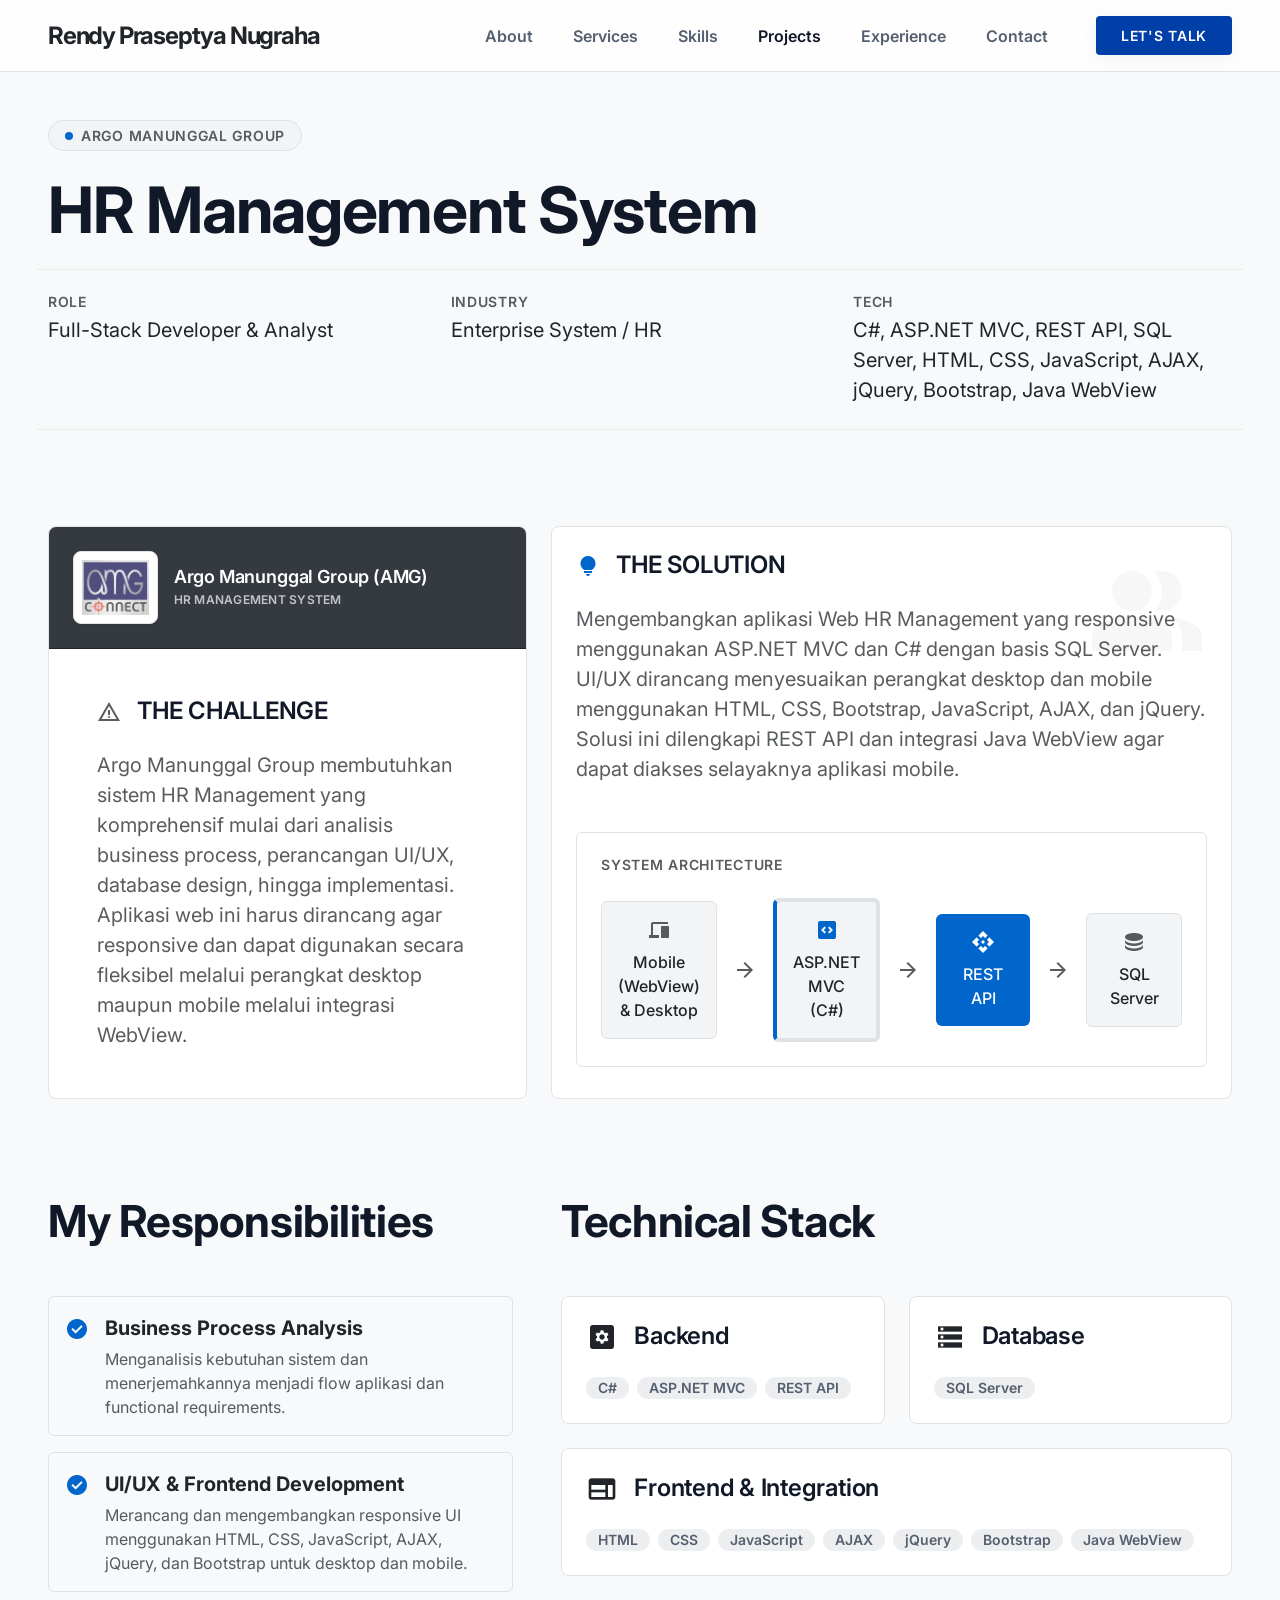
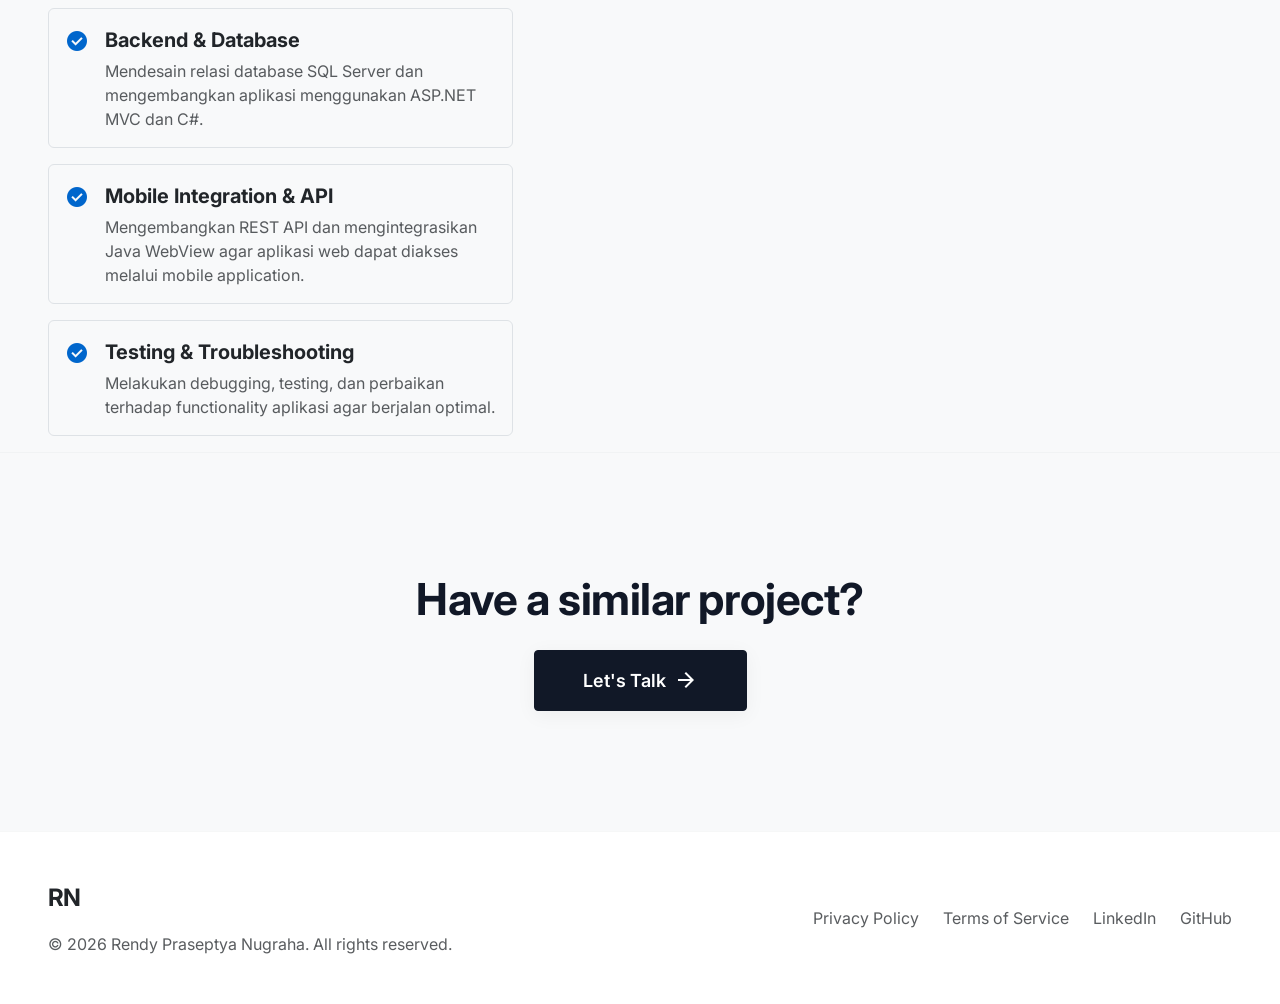
==== amg-detail.html @ dc2fb7d3 "Add new project detail pages and update portfolio" ====
<!DOCTYPE html>
<html lang="en">

<head>
    <meta charset="UTF-8">
    <meta name="viewport" content="width=device-width, initial-scale=1.0">
    <title>HR Management System - Argo Manunggal Group | Rendy Praseptya Nugraha</title>
    <!-- Google Fonts -->
    <link rel="preconnect" href="https://fonts.googleapis.com">
    <link rel="preconnect" href="https://fonts.gstatic.com" crossorigin>
    <link href="https://fonts.googleapis.com/css2?family=Inter:wght@400;600;700&display=swap" rel="stylesheet">
    <!-- Material Symbols -->
    <link href="https://fonts.googleapis.com/css2?family=Material+Symbols+Outlined:wght,FILL@100..700,0..1&display=swap"
        rel="stylesheet">
    <!-- Bootstrap 5 CSS CDN -->
    <link href="https://cdn.jsdelivr.net/npm/bootstrap@5.3.2/dist/css/bootstrap.min.css" rel="stylesheet">

    <link rel="stylesheet" href="Style/index.css">
</head>

<body>

    <!-- TopNavBar -->
    <nav class="navbar navbar-expand-lg fixed-top navbar-glass">
        <div class="container-fluid px-4 px-lg-5">
            <a class="navbar-brand text-dark" href="index.html">Rendy Praseptya Nugraha</a>
            <button class="navbar-toggler border-0 shadow-none text-dark" type="button" data-bs-toggle="collapse"
                data-bs-target="#navbarNav">
                <span class="material-symbols-outlined">menu</span>
            </button>
            <div class="collapse navbar-collapse justify-content-end" id="navbarNav">
                <ul class="navbar-nav align-items-center mb-2 mb-lg-0 gap-lg-4">
                    <li class="nav-item"><a class="nav-link" href="index.html#about">About</a></li>
                    <li class="nav-item"><a class="nav-link" href="index.html#services">Services</a></li>
                    <li class="nav-item"><a class="nav-link" href="index.html#skills">Skills</a></li>
                    <li class="nav-item"><a class="nav-link active" href="index.html#projects">Projects</a></li>
                    <li class="nav-item"><a class="nav-link" href="index.html#experience">Experience</a></li>
                    <li class="nav-item"><a class="nav-link" href="index.html#contact">Contact</a></li>
                    <li class="nav-item ms-lg-3 mt-3 mt-lg-0">
                        <a href="index.html#contact" class="btn btn-accent rounded-1 label-sm">Let's Talk</a>
                    </li>
                </ul>
            </div>
        </div>
    </nav>

    <main style="padding-top: 120px;">
        <!-- Hero Section -->
        <section class="container-fluid px-4 px-lg-5 pb-5">
            <div class="mx-auto">
                <div class="d-inline-flex align-items-center gap-2 px-3 py-1 rounded-pill mb-4 border"
                    style="background-color: var(--surface-container-low); border-color: var(--border-light);">
                    <span class="rounded-circle" style="width: 8px; height: 8px; background-color: #0066cc;"></span>
                    <span class="label-sm text-muted mb-0">Argo Manunggal Group</span>
                </div>
                <h1 class="display-hero mb-4">HR Management System</h1>

                <div class="row py-4 border-top border-bottom"
                    style="border-color: rgba(225, 227, 228, 0.5) !important;">
                    <div class="col-md-4 mb-3 mb-md-0">
                        <h3 class="label-sm text-muted mb-1">Role</h3>
                        <p class="fs-5 text-dark font-medium mb-0">Full-Stack Developer & Analyst</p>
                    </div>
                    <div class="col-md-4 mb-3 mb-md-0">
                        <h3 class="label-sm text-muted mb-1">Industry</h3>
                        <p class="fs-5 text-dark font-medium mb-0">Enterprise System / HR</p>
                    </div>
                    <div class="col-md-4">
                        <h3 class="label-sm text-muted mb-1">Tech</h3>
                        <p class="fs-5 text-dark font-medium mb-0">C#, ASP.NET MVC, REST API, SQL Server, HTML, CSS, JavaScript, AJAX, jQuery, Bootstrap, Java WebView</p>
                    </div>
                </div>
            </div>
        </section>


        <!-- The Challenge & Solution Bento Grid -->
        <section class="container-fluid px-4 px-lg-5 mt-5">
            <div class="row g-4">
                <!-- Challenge -->
                <div class="col-md-5 d-flex">
                    <div class="feature-card w-100 d-flex flex-column p-0 overflow-hidden"
                        style="background-color: var(--surface);">

                        <!-- Client Header Banner -->
                        <div class="w-100 d-flex align-items-center p-4 border-bottom"
                            style="background-color: #343a40; border-color: #212529 !important;">
                            <div class="d-flex align-items-center gap-3">
                                <div class="p-2 rounded-3 shadow-sm bg-white border"
                                    style="border-color: var(--border-light) !important;">
                                    <img alt="Argo Manunggal Group Logo"
                                        style="object-fit: contain; max-height: 55px; min-width: 55px;"
                                        src="Assets/logo-apps/logo_amg_connect.jpg">
                                </div>
                                <div>
                                    <h3 class="title-lg mb-1 text-white" style="font-size: 18px;">Argo Manunggal Group (AMG)</h3>
                                    <p class="label-sm mb-0"
                                        style="color: rgba(255, 255, 255, 0.7); font-size: 12px; letter-spacing: 0.02em;">
                                        HR MANAGEMENT SYSTEM</p>
                                </div>
                            </div>
                        </div>

                        <!-- Challenge Content -->
                        <div class="p-4 p-lg-5 d-flex flex-column flex-grow-1 justify-content-center">
                            <h2 class="title-lg mb-4 d-flex align-items-center gap-3">
                                <span class="material-symbols-outlined text-muted"
                                    style="font-variation-settings: 'FILL' 0;">warning</span>
                                THE CHALLENGE
                            </h2>
                            <p class="fs-5 text-muted leading-relaxed mb-0">
                                Argo Manunggal Group membutuhkan sistem HR Management yang komprehensif mulai dari analisis business process, perancangan UI/UX, database design, hingga implementasi. Aplikasi web ini harus dirancang agar responsive dan dapat digunakan secara fleksibel melalui perangkat desktop maupun mobile melalui integrasi WebView.
                            </p>
                        </div>

                    </div>
                </div>
                <!-- Solution -->
                <div class="col-md-7 d-flex">
                    <div class="feature-card w-100 position-relative overflow-hidden">
                        <div class="position-absolute top-0 end-0 p-4 opacity-25">
                            <span class="material-symbols-outlined"
                                style="font-size: 120px; color: var(--border-light);">group</span>
                        </div>
                        <h2 class="title-lg mb-4 position-relative z-1 d-flex align-items-center gap-3">
                            <span class="material-symbols-outlined"
                                style="color: #0066cc; font-variation-settings: 'FILL' 1;">lightbulb</span>
                            THE SOLUTION
                        </h2>
                        <p class="fs-5 text-muted leading-relaxed mb-5 position-relative z-1">
                            Mengembangkan aplikasi Web HR Management yang responsive menggunakan ASP.NET MVC dan C# dengan basis SQL Server. UI/UX dirancang menyesuaikan perangkat desktop dan mobile menggunakan HTML, CSS, Bootstrap, JavaScript, AJAX, dan jQuery. Solusi ini dilengkapi REST API dan integrasi Java WebView agar dapat diakses selayaknya aplikasi mobile.
                        </p>

                        <!-- Architecture Diagram -->
                        <div class="bg-white border rounded p-4 position-relative z-1"
                            style="border-color: var(--border-light);">
                            <h3 class="label-sm text-muted mb-4 text-uppercase">System Architecture</h3>
                            <div
                                class="d-flex flex-column flex-md-row align-items-center justify-content-between gap-3 text-center">
                                <div class="p-3 rounded w-100 border"
                                    style="background-color: var(--surface-container-low); border-color: rgba(225, 227, 228, 0.4);">
                                    <span class="material-symbols-outlined mb-2 d-block text-muted">devices</span>
                                    <span class="fs-6 fw-medium text-dark">Mobile (WebView) & Desktop</span>
                                </div>
                                <span
                                    class="material-symbols-outlined text-muted d-none d-md-block">arrow_forward</span>
                                <span
                                    class="material-symbols-outlined text-muted d-block d-md-none">arrow_downward</span>

                                <div class="p-3 rounded w-100 border border-start border-4"
                                    style="background-color: var(--surface-container-low); border-color: rgba(225, 227, 228, 0.4); border-left-color: #0066cc !important;">
                                    <span class="material-symbols-outlined mb-2 d-block"
                                        style="color: #0066cc;">code_blocks</span>
                                    <span class="fs-6 fw-medium text-dark">ASP.NET MVC (C#)</span>
                                </div>
                                <span
                                    class="material-symbols-outlined text-muted d-none d-md-block">arrow_forward</span>
                                <span
                                    class="material-symbols-outlined text-muted d-block d-md-none">arrow_downward</span>

                                <div class="p-3 rounded w-100" style="background-color: #0066cc; color: #fff;">
                                    <span class="material-symbols-outlined mb-2 d-block">api</span>
                                    <span class="fs-6 fw-medium">REST API</span>
                                </div>
                                <span
                                    class="material-symbols-outlined text-muted d-none d-md-block">arrow_forward</span>
                                <span
                                    class="material-symbols-outlined text-muted d-block d-md-none">arrow_downward</span>

                                <div class="p-3 rounded w-100 border"
                                    style="background-color: var(--surface-container-low); border-color: rgba(225, 227, 228, 0.4);">
                                    <span class="material-symbols-outlined mb-2 d-block text-muted">database</span>
                                    <span class="fs-6 fw-medium text-dark">SQL Server</span>
                                </div>
                            </div>
                        </div>
                    </div>
                </div>
            </div>
        </section>

        <!-- Contribution & Tech Stack -->
        <section class="container-fluid px-4 px-lg-5 mt-5 pt-5">
            <div class="row g-5">
                <!-- Contribution -->
                <div class="col-lg-5">
                    <h2 class="headline-section mb-5">My Responsibilities</h2>
                    <ul class="list-unstyled">
                        <li
                            class="d-flex align-items-start gap-3 p-3 rounded hover-bg-subtle transition-colors mb-3 border border-transparent">
                            <span class="material-symbols-outlined mt-1"
                                style="color: #0066cc; font-variation-settings: 'FILL' 1;">check_circle</span>
                            <div>
                                <strong class="d-block fs-5 text-dark mb-1">Business Process Analysis</strong>
                                <p class="text-muted mb-0">Menganalisis kebutuhan sistem dan menerjemahkannya menjadi flow aplikasi dan functional requirements.</p>
                            </div>
                        </li>
                        <li
                            class="d-flex align-items-start gap-3 p-3 rounded hover-bg-subtle transition-colors mb-3 border border-transparent">
                            <span class="material-symbols-outlined mt-1"
                                style="color: #0066cc; font-variation-settings: 'FILL' 1;">check_circle</span>
                            <div>
                                <strong class="d-block fs-5 text-dark mb-1">UI/UX & Frontend Development</strong>
                                <p class="text-muted mb-0">Merancang dan mengembangkan responsive UI menggunakan HTML, CSS, JavaScript, AJAX, jQuery, dan Bootstrap untuk desktop dan mobile.</p>
                            </div>
                        </li>
                        <li
                            class="d-flex align-items-start gap-3 p-3 rounded hover-bg-subtle transition-colors mb-3 border border-transparent">
                            <span class="material-symbols-outlined mt-1"
                                style="color: #0066cc; font-variation-settings: 'FILL' 1;">check_circle</span>
                            <div>
                                <strong class="d-block fs-5 text-dark mb-1">Backend & Database</strong>
                                <p class="text-muted mb-0">Mendesain relasi database SQL Server dan mengembangkan aplikasi menggunakan ASP.NET MVC dan C#.</p>
                            </div>
                        </li>
                        <li
                            class="d-flex align-items-start gap-3 p-3 rounded hover-bg-subtle transition-colors mb-3 border border-transparent">
                            <span class="material-symbols-outlined mt-1"
                                style="color: #0066cc; font-variation-settings: 'FILL' 1;">check_circle</span>
                            <div>
                                <strong class="d-block fs-5 text-dark mb-1">Mobile Integration & API</strong>
                                <p class="text-muted mb-0">Mengembangkan REST API dan mengintegrasikan Java WebView agar aplikasi web dapat diakses melalui mobile application.</p>
                            </div>
                        </li>
                        <li
                            class="d-flex align-items-start gap-3 p-3 rounded hover-bg-subtle transition-colors mb-3 border border-transparent">
                            <span class="material-symbols-outlined mt-1"
                                style="color: #0066cc; font-variation-settings: 'FILL' 1;">check_circle</span>
                            <div>
                                <strong class="d-block fs-5 text-dark mb-1">Testing & Troubleshooting</strong>
                                <p class="text-muted mb-0">Melakukan debugging, testing, dan perbaikan terhadap functionality aplikasi agar berjalan optimal.</p>
                            </div>
                        </li>
                    </ul>
                </div>

                <!-- Tech Stack -->
                <div class="col-lg-7">
                    <h2 class="headline-section mb-5">Technical Stack</h2>
                    <div class="row g-4">
                        <!-- Backend -->
                        <div class="col-sm-6 d-flex">
                            <div class="feature-card w-100">
                                <div class="d-flex align-items-center gap-3 mb-4">
                                    <span class="material-symbols-outlined fs-2 text-dark">settings_applications</span>
                                    <h3 class="title-lg mb-0">Backend</h3>
                                </div>
                                <div class="d-flex flex-wrap gap-2">
                                    <span class="badge badge-skill">C#</span>
                                    <span class="badge badge-skill">ASP.NET MVC</span>
                                    <span class="badge badge-skill">REST API</span>
                                </div>
                            </div>
                        </div>
                        <!-- Database -->
                        <div class="col-sm-6 d-flex">
                            <div class="feature-card w-100">
                                <div class="d-flex align-items-center gap-3 mb-4">
                                    <span class="material-symbols-outlined fs-2 text-dark">storage</span>
                                    <h3 class="title-lg mb-0">Database</h3>
                                </div>
                                <div class="d-flex flex-wrap gap-2">
                                    <span class="badge badge-skill">SQL Server</span>
                                </div>
                            </div>
                        </div>
                        <!-- Frontend -->
                        <div class="col-12 d-flex">
                            <div class="feature-card w-100">
                                <div class="d-flex align-items-center gap-3 mb-4">
                                    <span class="material-symbols-outlined fs-2 text-dark">web</span>
                                    <h3 class="title-lg mb-0">Frontend &amp; Integration</h3>
                                </div>
                                <div class="d-flex flex-wrap gap-2">
                                    <span class="badge badge-skill">HTML</span>
                                    <span class="badge badge-skill">CSS</span>
                                    <span class="badge badge-skill">JavaScript</span>
                                    <span class="badge badge-skill">AJAX</span>
                                    <span class="badge badge-skill">jQuery</span>
                                    <span class="badge badge-skill">Bootstrap</span>
                                    <span class="badge badge-skill">Java WebView</span>
                                </div>
                            </div>
                        </div>
                    </div>
                </div>
            </div>
        </section>

        <!-- CTA -->
        <section class="text-center section-gap border-t-subtle">
            <div class="container-fluid px-4 px-lg-5">
                <h2 class="headline-section mb-4">Have a similar project?</h2>
                <a href="index.html#contact"
                    class="btn btn-primary-custom d-inline-flex align-items-center gap-2 py-3 px-5"
                    style="font-size: 18px;">
                    Let's Talk
                    <span class="material-symbols-outlined">arrow_forward</span>
                </a>
            </div>
        </section>
    </main>

    <!-- Footer -->
    <footer class="border-t-subtle py-5" style="background-color: var(--surface);">
        <div class="container-fluid px-4 px-lg-5">
            <div class="d-flex flex-column flex-md-row justify-content-between align-items-md-center gap-4">
                <div>
                    <a class="navbar-brand text-dark d-block mb-3" href="index.html">RN</a>
                    <p class="text-muted mb-0">&copy; 2026 Rendy Praseptya Nugraha. All rights reserved.</p>
                </div>
                <div class="d-flex flex-wrap gap-4">
                    <a href="#" class="text-muted text-decoration-none hover-dark">Privacy Policy</a>
                    <a href="#" class="text-muted text-decoration-none hover-dark">Terms of Service</a>
                    <a href="#" class="text-muted text-decoration-none hover-dark">LinkedIn</a>
                    <a href="#" class="text-muted text-decoration-none hover-dark">GitHub</a>
                </div>
            </div>
        </div>
    </footer>

    <!-- Bootstrap JS -->
    <script src="https://cdn.jsdelivr.net/npm/bootstrap@5.3.2/dist/js/bootstrap.bundle.min.js"></script>
</body>

</html>
---- Style/index.css ----
:root {
            --bs-body-font-family: 'Inter', sans-serif;
            --primary-navy: #111827;
            /* From primary */
            --accent-blue: #2563EB;
            --bg-offwhite: #F8F9FA;
            --surface: #FFFFFF;
            --surface-container: #edeeef;
            --surface-container-low: #f3f4f5;
            --border-light: #e1e3e4;
            --text-muted: #555f70;
            --bs-body-bg: var(--bg-offwhite);
            --bs-body-color: var(--primary-navy);

            --section-gap: 120px;
        }

        body {
            font-family: var(--bs-body-font-family);
            background-color: var(--bs-body-bg);
            color: var(--bs-body-color);
            -webkit-font-smoothing: antialiased;
        }

        /* Typography */
        h1,
        h2,
        h3,
        h4,
        h5,
        h6 {
            font-weight: 700;
            color: var(--primary-navy);
            letter-spacing: -0.01em;
        }

        .display-hero {
            font-size: 64px;
            line-height: 1.1;
            letter-spacing: -0.02em;
        }

        .headline-section {
            font-size: 44px;
            line-height: 1.2;
        }

        .title-lg {
            font-size: 24px;
            font-weight: 600;
        }

        .label-sm {
            font-size: 14px;
            font-weight: 600;
            letter-spacing: 0.05em;
            text-transform: uppercase;
        }

        @media (max-width: 768px) {
            .display-hero {
                font-size: 40px;
            }

            .headline-section {
                font-size: 32px;
            }
        }

        /* Layout */
        .section-gap {
            padding: var(--section-gap) 0;
        }

        /* Navbar */
        .navbar-glass {
            background-color: rgba(255, 255, 255, 0.8);
            backdrop-filter: blur(12px);
            border-bottom: 1px solid var(--border-light);
            height: 72px;
        }

        .navbar-brand {
            font-weight: 700;
            font-size: 24px;
            letter-spacing: -0.05em;
        }

        .nav-link {
            font-weight: 600;
            color: var(--text-muted) !important;
            transition: color 0.2s;
        }

        .nav-link:hover,
        .nav-link.active {
            color: var(--primary-navy) !important;
        }

        /* Buttons */
        .btn {
            border-radius: 4px;
            font-weight: 600;
            font-size: 14px;
            padding: 0.75rem 2rem;
            transition: all 0.2s;
        }

        .btn-primary-custom {
            background-color: var(--primary-navy);
            border: 1px solid var(--primary-navy);
            color: #fff;
            box-shadow: 0px 4px 20px rgba(0, 0, 0, 0.05);
        }

        .btn-primary-custom:hover {
            background-color: #333;
            color: #fff;
        }

        .btn-accent {
            background-color: #003ea8;
            color: #fff;
            padding: 0.5rem 1.5rem;
            box-shadow: 0px 4px 20px rgba(0, 0, 0, 0.05);
        }

        .btn-accent:hover {
            background-color: #002d7a;
            color: #fff;
        }

        .btn-ghost {
            background-color: transparent;
            border: 1px solid #76777d;
            color: var(--primary-navy);
        }

        .btn-ghost:hover {
            background-color: var(--surface-container-low);
        }

        /* Hero Image */
        .hero-img-container {
            background-color: var(--surface);
            border: 1px solid var(--border-light);
            border-radius: 8px;
            padding: 8px;
            box-shadow: 0px 4px 20px rgba(0, 0, 0, 0.05);
            aspect-ratio: 4/3;
        }

        .hero-img {
            width: 100%;
            height: 100%;
            object-fit: cover;
            border-radius: 4px;
        }

        /* Cards */
        .feature-card {
            background-color: var(--surface);
            border: 1px solid var(--border-light);
            border-radius: 8px;
            padding: 1.5rem;
            transition: box-shadow 0.3s;
            height: 100%;
        }

        .feature-card:hover {
            box-shadow: 0px 4px 20px rgba(0, 0, 0, 0.05);
        }

        .project-card {
            background-color: var(--surface);
            border: 1px solid var(--border-light);
            border-radius: 8px;
            overflow: hidden;
            transition: box-shadow 0.3s;
        }

        .project-card:hover {
            box-shadow: 0px 10px 30px rgba(0, 0, 0, 0.08);
        }

        .project-img-wrapper {
            aspect-ratio: 16/9;
            overflow: hidden;
            display: flex;
            align-items: center;
            justify-content: center;
            background-color: var(--surface-container-low);
        }

        .project-img {
            max-width: 60%;
            max-height: 120px;
            width: auto;
            height: auto;
            object-fit: contain;
            transition: transform 0.5s;
        }

        .project-card:hover .project-img {
            transform: scale(1.05);
        }

        /* Icons */
        .material-symbols-outlined {
            font-variation-settings: 'FILL' 1, 'wght' 400, 'GRAD' 0, 'opsz' 24;
        }

        /* Badges */
        .badge-skill {
            background-color: var(--surface-container);
            color: var(--text-muted);
            font-size: 14px;
            font-weight: 600;
            padding: 0.25rem 0.75rem;
            border-radius: 999px;
            text-transform: none;
            letter-spacing: normal;
        }

        /* Experience Timeline */
        .timeline-container {
            border-left: 1px solid rgba(225, 227, 228, 0.4);
            margin-left: 1rem;
            padding-left: 2.5rem;
        }

        .timeline-item {
            position: relative;
            margin-bottom: 3rem;
        }

        .timeline-dot {
            position: absolute;
            left: -3.05rem;
            top: 0.375rem;
            width: 1rem;
            height: 1rem;
            border-radius: 50%;
            border: 4px solid var(--surface);
            box-shadow: 0 1px 2px rgba(0, 0, 0, 0.1);
        }

        .dot-primary {
            background-color: var(--primary-navy);
        }

        .dot-secondary {
            background-color: #76777d;
        }

        .dot-tertiary {
            background-color: var(--border-light);
        }

        /* Fade in Animation */
        .fade-in-up {
            opacity: 0;
            transform: translateY(20px);
            transition: opacity 0.8s ease-out, transform 0.8s ease-out;
        }

        .fade-in-up.visible {
            opacity: 1;
            transform: translateY(0);
        }

        .border-t-subtle {
            border-top: 1px solid rgba(225, 227, 228, 0.3);
        }

        /* Project Detail Utilities */
        .hover-bg-subtle {
            transition: background-color 0.2s;
        }
        .hover-bg-subtle:hover {
            background-color: var(--surface-container-low);
        }
        .object-fit-cover {
            object-fit: cover;
        }
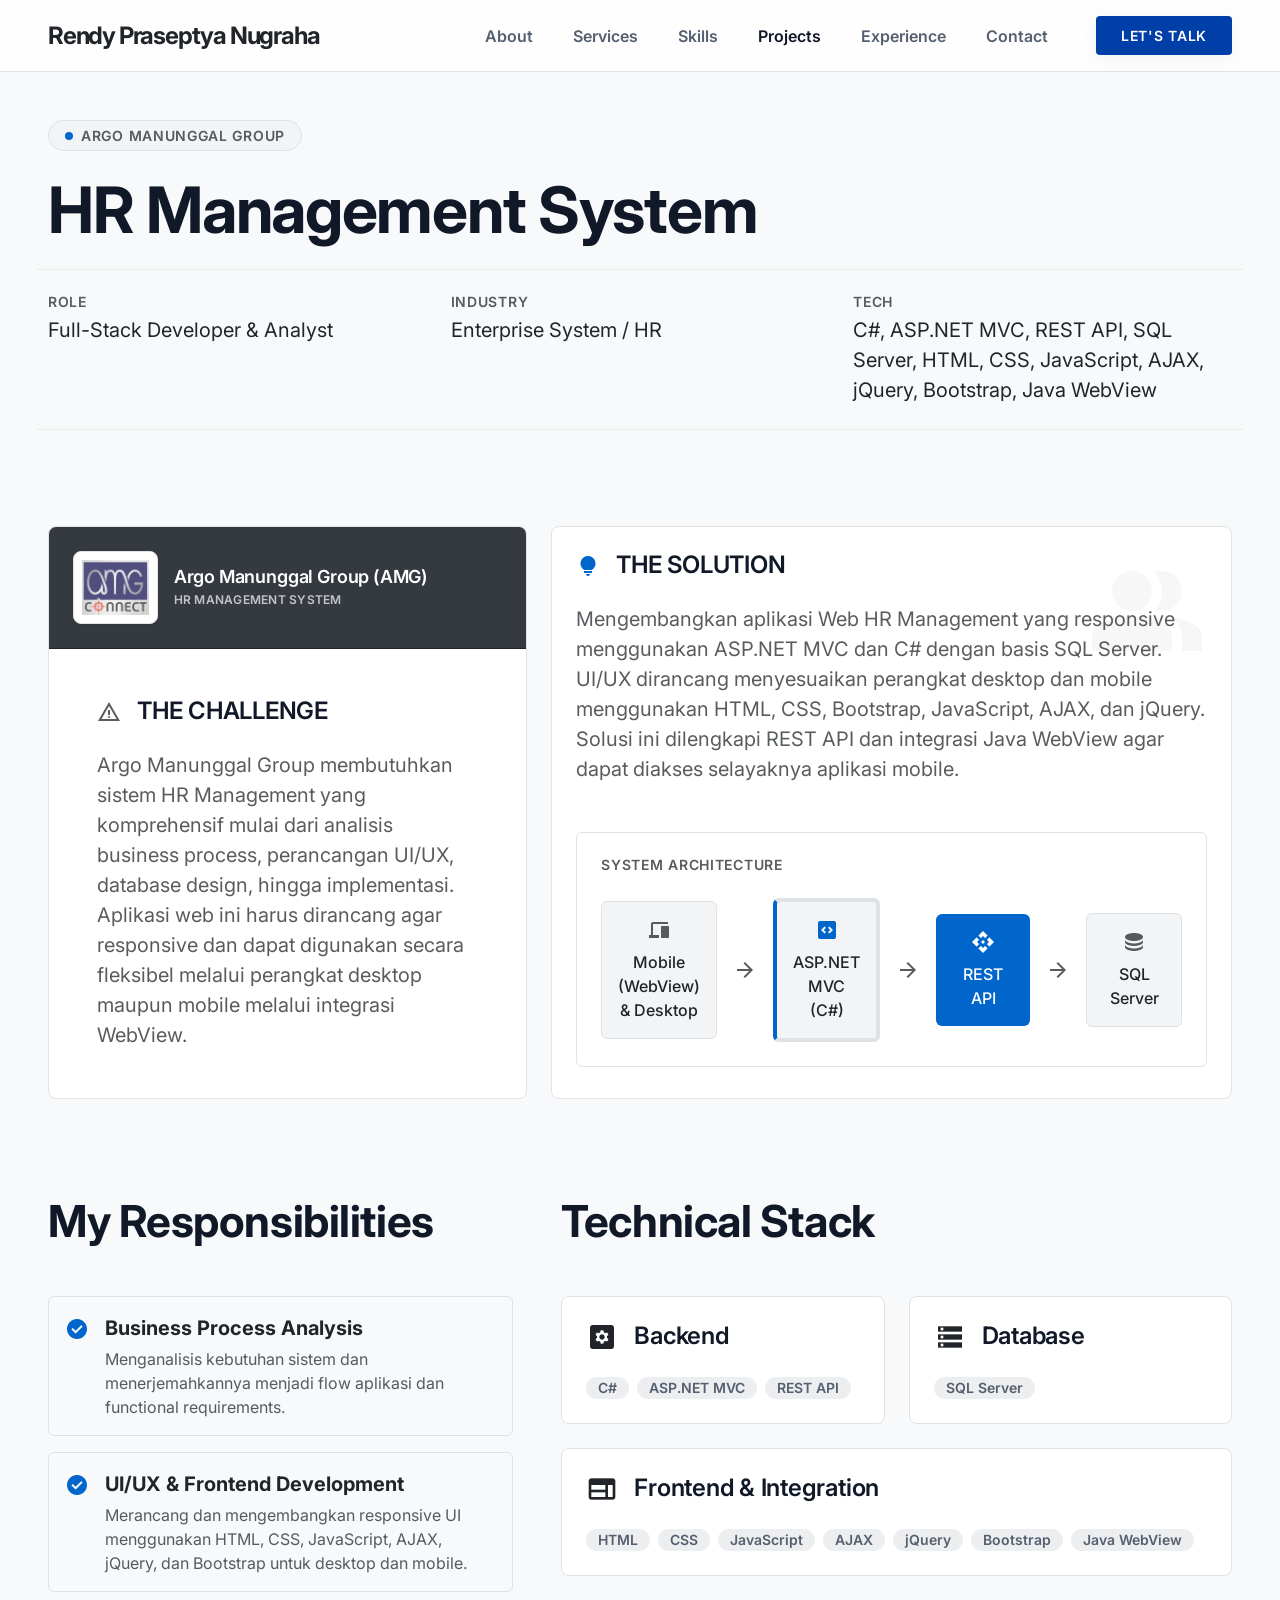
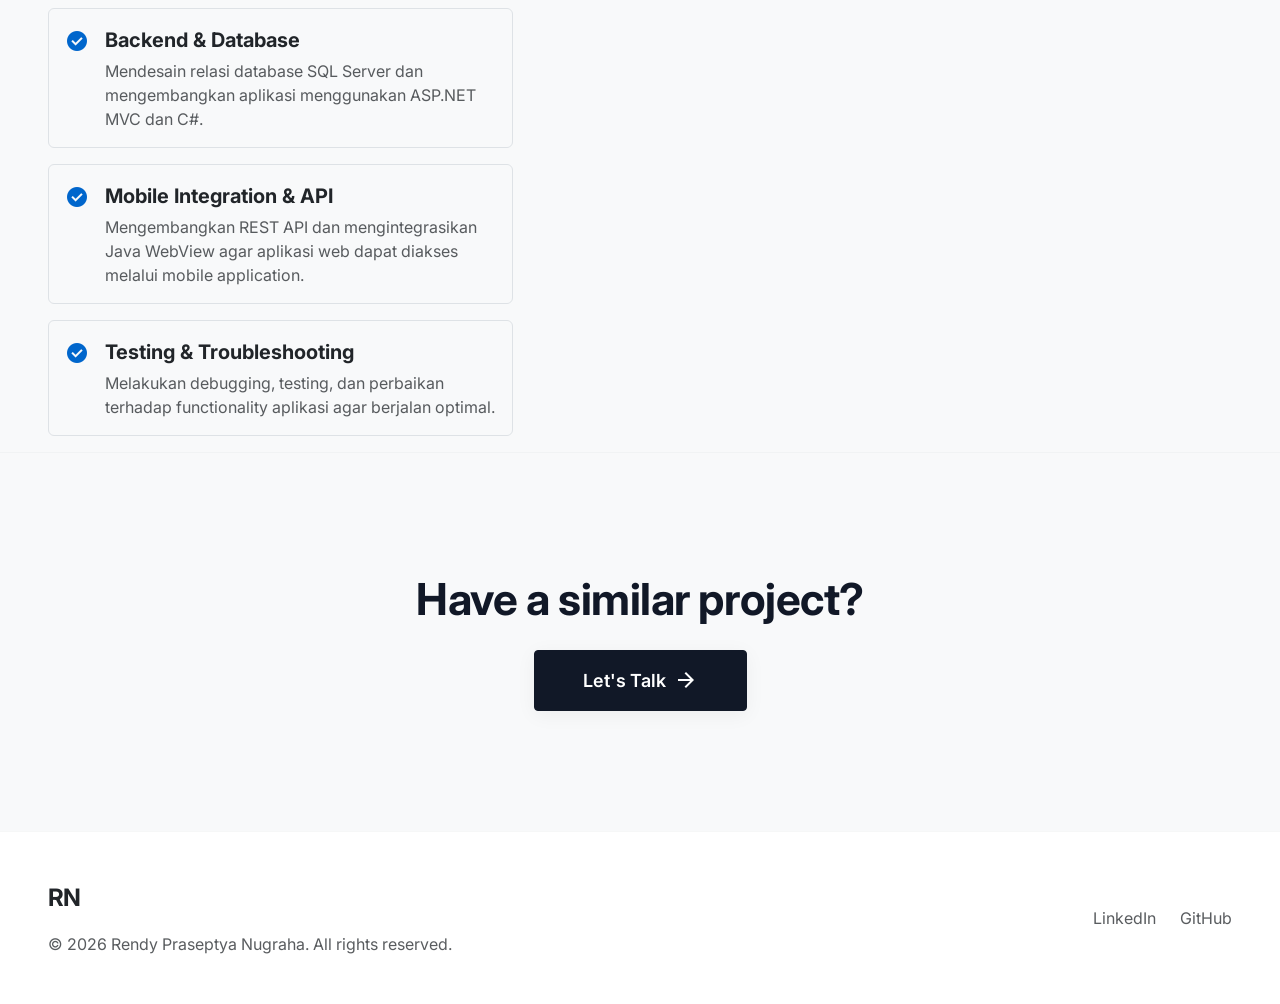
==== commit 83c0caa9: "Update personal information, experience section, and footer across all pages" ====
--- a/amg-detail.html
+++ b/amg-detail.html
@@ -1,4 +1,4 @@
-<!DOCTYPE html>
+﻿<!DOCTYPE html>
 <html lang="en">
 
 <head>
@@ -310,10 +310,8 @@
                     <p class="text-muted mb-0">&copy; 2026 Rendy Praseptya Nugraha. All rights reserved.</p>
                 </div>
                 <div class="d-flex flex-wrap gap-4">
-                    <a href="#" class="text-muted text-decoration-none hover-dark">Privacy Policy</a>
-                    <a href="#" class="text-muted text-decoration-none hover-dark">Terms of Service</a>
-                    <a href="#" class="text-muted text-decoration-none hover-dark">LinkedIn</a>
-                    <a href="#" class="text-muted text-decoration-none hover-dark">GitHub</a>
+                    <a href="https://www.linkedin.com/in/rendy-praseptya-nugraha-486aaa291/" target="_blank" class="text-muted text-decoration-none hover-dark">LinkedIn</a>
+                    <a href="https://github.com/Renddevs" target="_blank" class="text-muted text-decoration-none hover-dark">GitHub</a>
                 </div>
             </div>
         </div>
@@ -324,3 +322,4 @@
 </body>
 
 </html>
+
--- a/Style/index.css
+++ b/Style/index.css
@@ -172,11 +172,13 @@
         }
 
         .project-card {
+            width: 100%;
             background-color: var(--surface);
-            border: 1px solid var(--border-light);
+            border: none;
             border-radius: 8px;
             overflow: hidden;
             transition: box-shadow 0.3s;
+            box-shadow: 0px 2px 10px rgba(0, 0, 0, 0.05); /* Tambahkan sedikit shadow dasar agar tidak menyatu dengan background */
         }
 
         .project-card:hover {
@@ -189,12 +191,13 @@
             display: flex;
             align-items: center;
             justify-content: center;
-            background-color: var(--surface-container-low);
+            background-color: #ffffff;
+            padding: 2rem;
         }
 
         .project-img {
-            max-width: 60%;
-            max-height: 120px;
+            max-width: 100%;
+            max-height: 100%;
             width: auto;
             height: auto;
             object-fit: contain;
@@ -283,3 +286,36 @@
         .object-fit-cover {
             object-fit: cover;
         }
+
+        /* Swiper Custom Styles for Centered Carousel */
+        .projectsSwiper {
+            width: 100%;
+            padding-top: 20px;
+            padding-bottom: 50px;
+        }
+
+        .swiper-slide {
+            width: 70%;
+            display: flex;
+            justify-content: center;
+            opacity: 0.4;
+            transform: scale(0.85);
+            transition: all 0.5s ease;
+        }
+
+        .swiper-slide-active {
+            opacity: 1;
+            transform: scale(1);
+        }
+
+        @media (min-width: 768px) {
+            .swiper-slide {
+                width: 50%;
+            }
+        }
+
+        @media (min-width: 992px) {
+            .swiper-slide {
+                width: 40%;
+            }
+        }
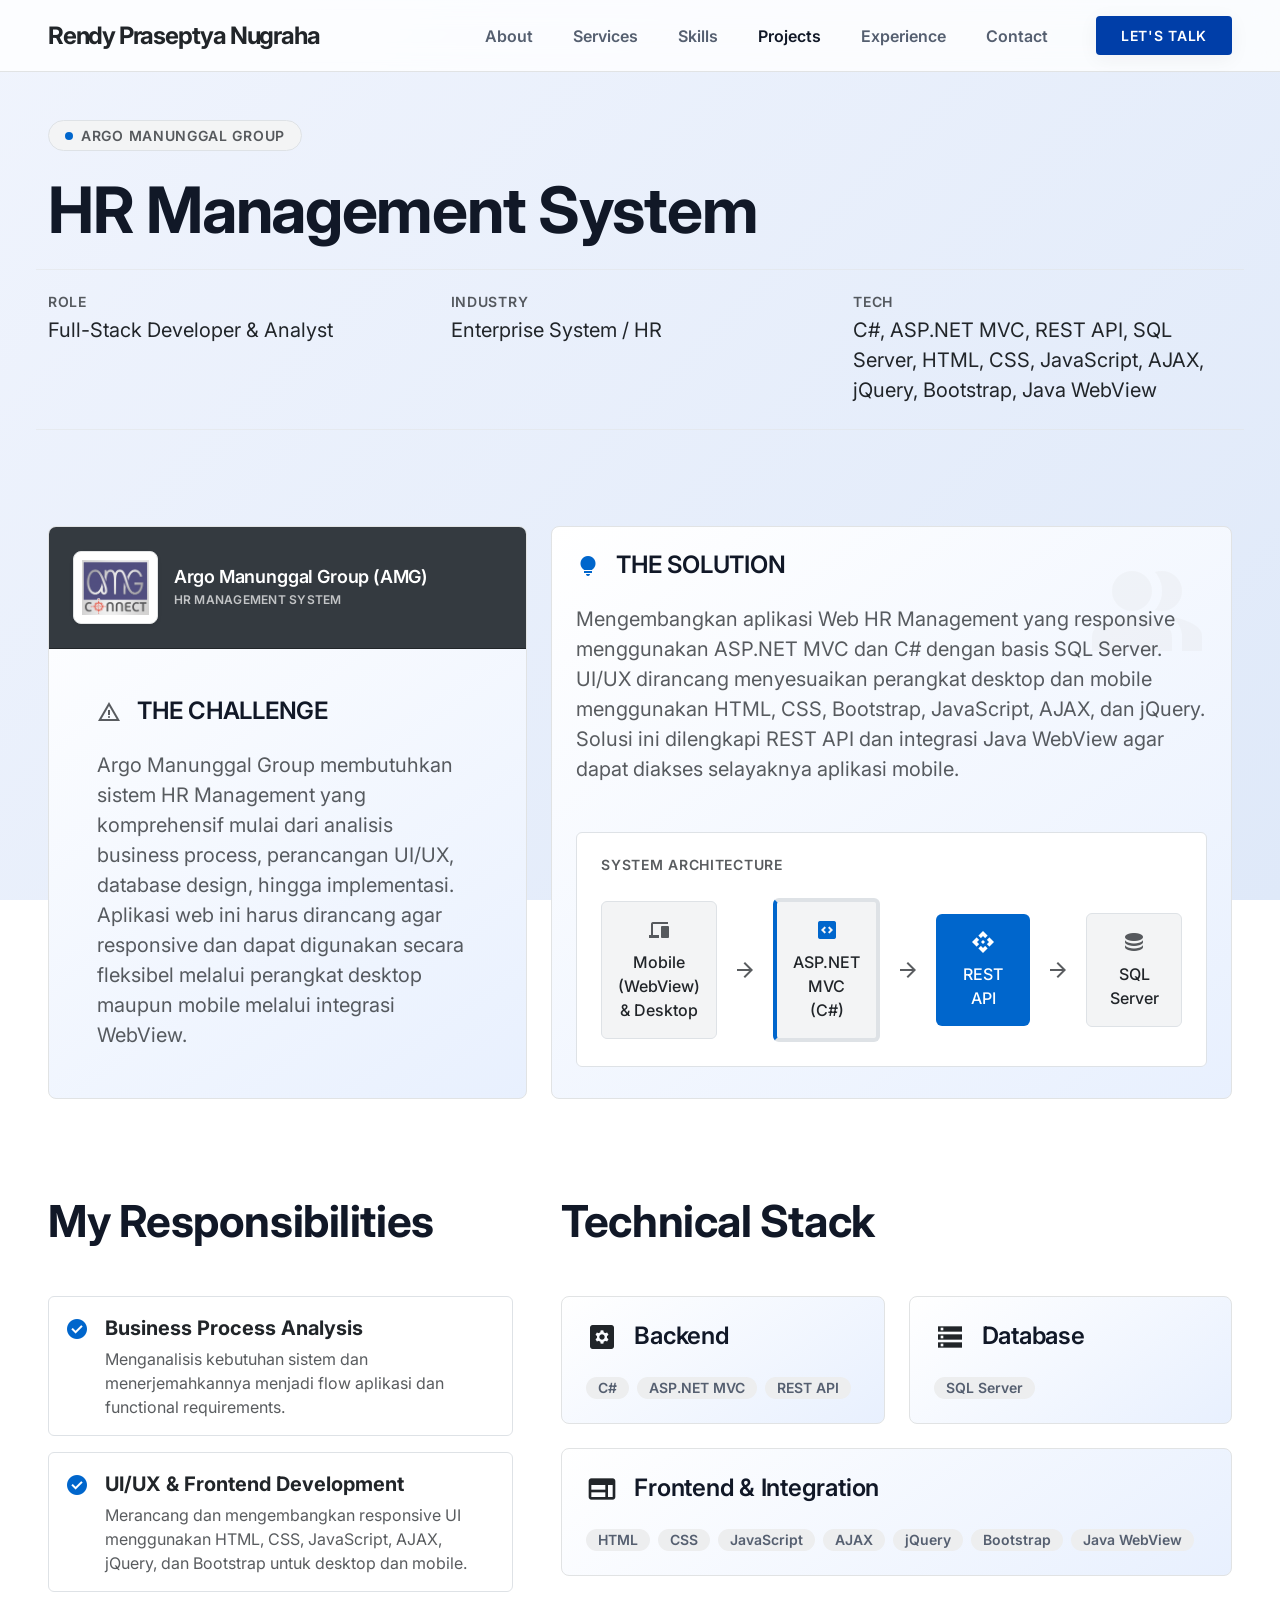
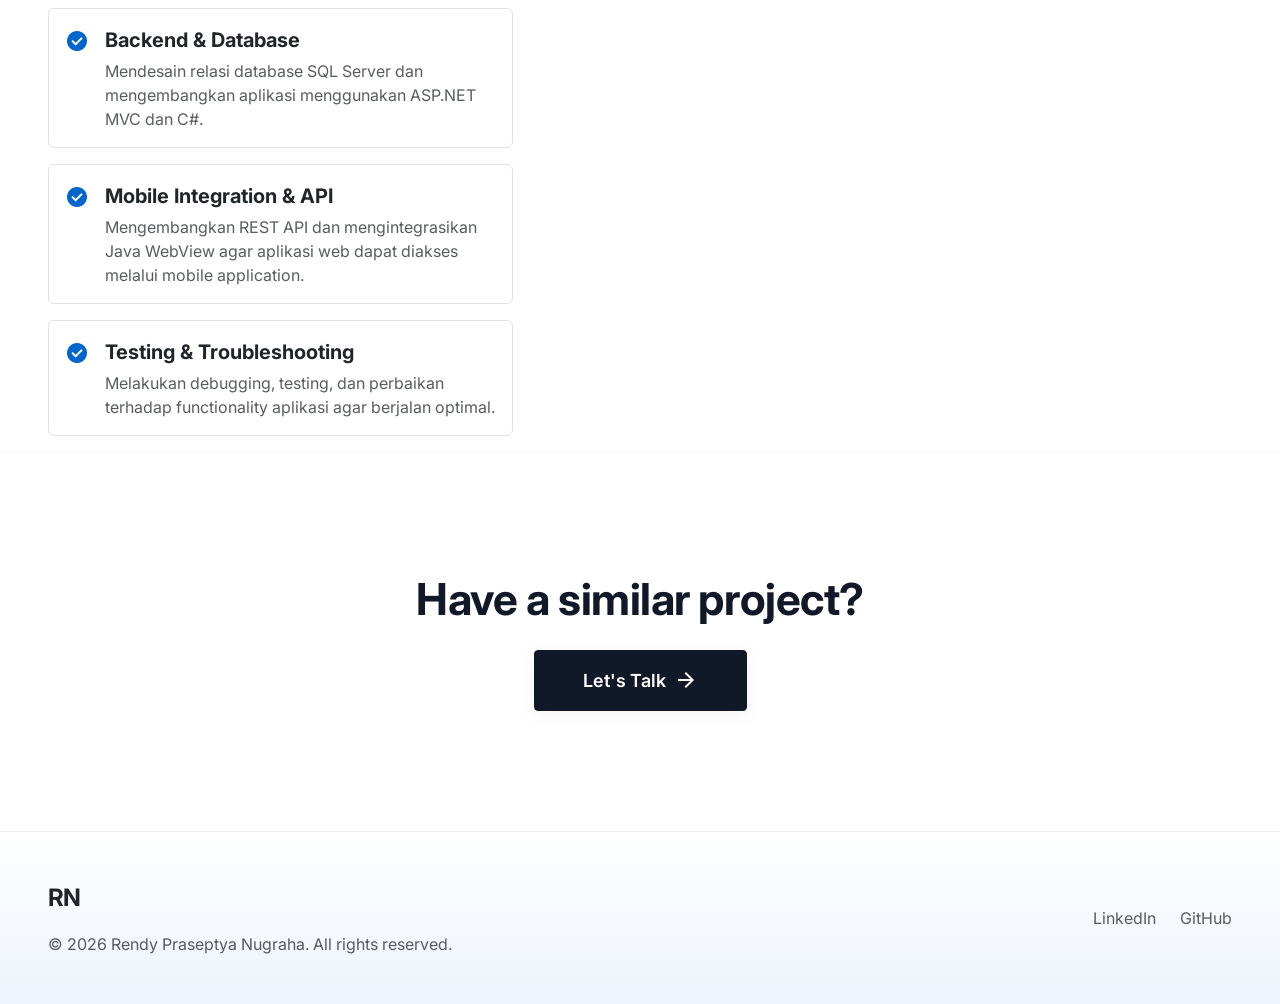
==== commit 899db5bb: "Enhance gradient styles for cards and background across all pages" ====
--- a/amg-detail.html
+++ b/amg-detail.html
@@ -1,4 +1,4 @@
-﻿<!DOCTYPE html>
+<!DOCTYPE html>
 <html lang="en">
 
 <head>
@@ -79,8 +79,7 @@
             <div class="row g-4">
                 <!-- Challenge -->
                 <div class="col-md-5 d-flex">
-                    <div class="feature-card w-100 d-flex flex-column p-0 overflow-hidden"
-                        style="background-color: var(--surface);">
+                    <div class="feature-card w-100 d-flex flex-column p-0 overflow-hidden">
 
                         <!-- Client Header Banner -->
                         <div class="w-100 d-flex align-items-center p-4 border-bottom"
@@ -302,7 +301,7 @@
     </main>
 
     <!-- Footer -->
-    <footer class="border-t-subtle py-5" style="background-color: var(--surface);">
+    <footer class="border-t-subtle py-5" style="background: var(--bg-gradient-surface);">
         <div class="container-fluid px-4 px-lg-5">
             <div class="d-flex flex-column flex-md-row justify-content-between align-items-md-center gap-4">
                 <div>
--- a/Style/index.css
+++ b/Style/index.css
@@ -12,12 +12,18 @@
             --bs-body-bg: var(--bg-offwhite);
             --bs-body-color: var(--primary-navy);
 
+            --bg-gradient-main: linear-gradient(135deg, #F0F4FD 0%, #DFE9F9 100%);
+            --bg-gradient-surface: linear-gradient(180deg, #FFFFFF 0%, #EEF3FC 100%);
+            --card-gradient: linear-gradient(145deg, #FFFFFF 0%, #E8F0FE 100%);
+            --card-hover-gradient: linear-gradient(145deg, #F4F8FF 0%, #DCE8FA 100%);
+
             --section-gap: 120px;
         }
 
         body {
             font-family: var(--bs-body-font-family);
-            background-color: var(--bs-body-bg);
+            background: var(--bg-gradient-main);
+            background-attachment: fixed;
             color: var(--bs-body-color);
             -webkit-font-smoothing: antialiased;
         }
@@ -159,30 +165,34 @@
 
         /* Cards */
         .feature-card {
-            background-color: var(--surface);
+            background: var(--card-gradient);
             border: 1px solid var(--border-light);
             border-radius: 8px;
             padding: 1.5rem;
-            transition: box-shadow 0.3s;
+            transition: all 0.3s ease;
             height: 100%;
         }
 
         .feature-card:hover {
-            box-shadow: 0px 4px 20px rgba(0, 0, 0, 0.05);
+            background: var(--card-hover-gradient) !important;
+            box-shadow: 0px 8px 25px rgba(37, 99, 235, 0.12);
+            transform: translateY(-2px);
         }
 
         .project-card {
             width: 100%;
-            background-color: var(--surface);
-            border: none;
+            background: var(--card-gradient);
+            border: 1px solid var(--border-light);
             border-radius: 8px;
             overflow: hidden;
-            transition: box-shadow 0.3s;
-            box-shadow: 0px 2px 10px rgba(0, 0, 0, 0.05); /* Tambahkan sedikit shadow dasar agar tidak menyatu dengan background */
+            transition: all 0.3s ease;
+            box-shadow: 0px 4px 15px rgba(0, 0, 0, 0.03); /* Tambahkan sedikit shadow dasar agar tidak menyatu dengan background */
         }
 
         .project-card:hover {
-            box-shadow: 0px 10px 30px rgba(0, 0, 0, 0.08);
+            background: var(--card-hover-gradient) !important;
+            box-shadow: 0px 12px 35px rgba(37, 99, 235, 0.15);
+            transform: translateY(-4px);
         }
 
         .project-img-wrapper {
